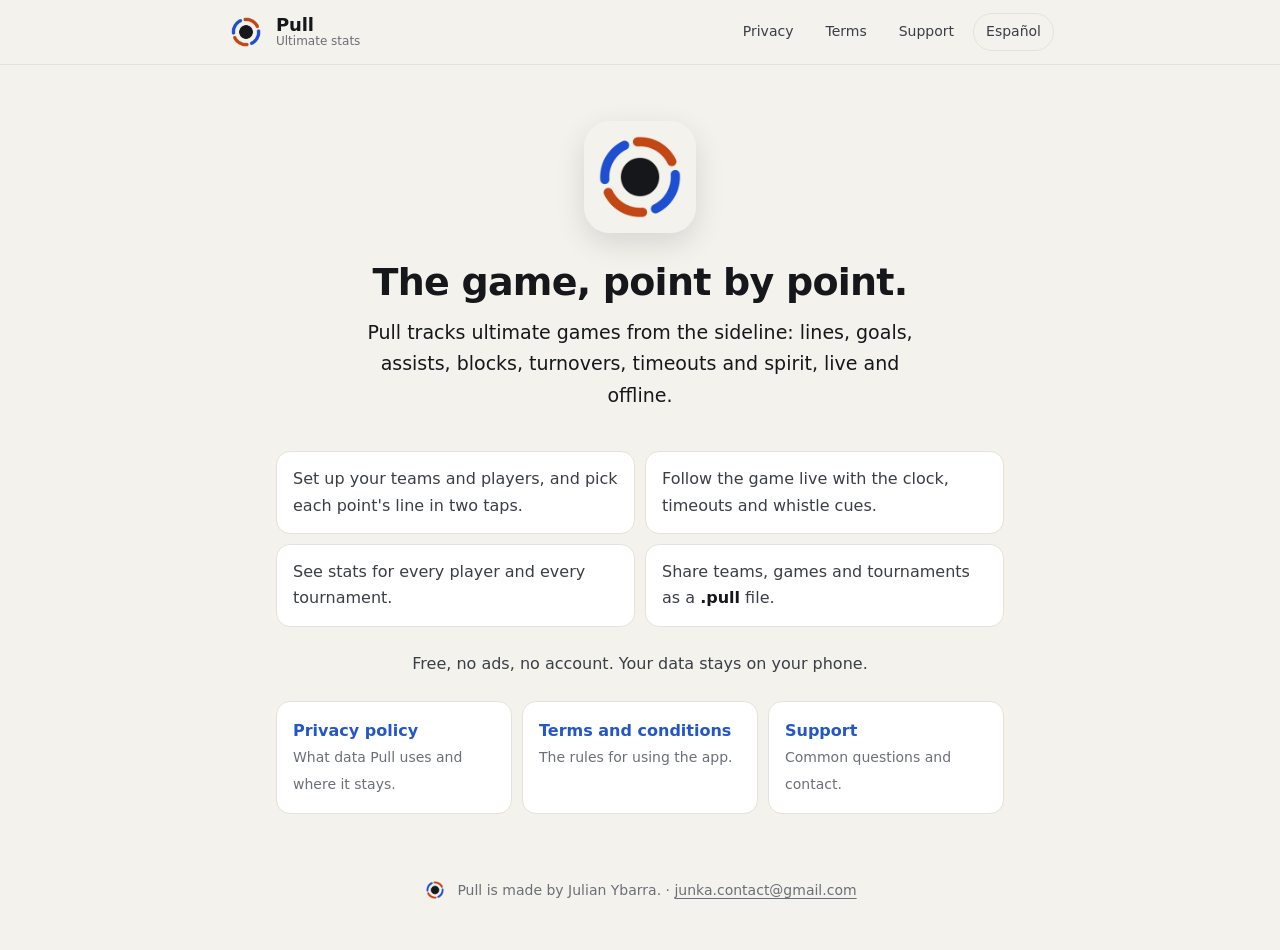
==== pull/en/index.html @ 29eddbca "feat(pull): add privacy policy, terms and support pages Spanish by default with an English version u" ====
<!doctype html>
<html lang="en">
<head>
<meta charset="utf-8">
<meta name="viewport" content="width=device-width, initial-scale=1">
<title>Pull: ultimate stats</title>
<meta name="description" content="Pull tracks ultimate frisbee games, lines and stats from the sideline.">
<link rel="icon" type="image/png" href="../assets/favicon.png">
<link rel="stylesheet" href="../assets/site.css">
</head>
<body>
<header class="top">
  <div class="bar">
    <a class="brand" href="./"><img src="../assets/icon.png" alt="" width="40" height="40"><span><b>Pull</b><small>Ultimate stats</small></span></a>
    <nav><a href="privacy/">Privacy</a><a href="terms/">Terms</a><a href="support/">Support</a><a class="lang" href="../" hreflang="es">Español</a></nav>
  </div>
</header>
<main class="home">
<section class="hero"><img src="../assets/icon.png" alt="Pull" width="112" height="112">
<h1>The game, point by point.</h1>
<p class="lead">Pull tracks ultimate games from the sideline: lines, goals, assists, blocks, turnovers, timeouts and spirit, live and offline.</p>
</section>
<ul class="features">
<li>Set up your teams and players, and pick each point's line in two taps.</li>
<li>Follow the game live with the clock, timeouts and whistle cues.</li>
<li>See stats for every player and every tournament.</li>
<li>Share teams, games and tournaments as a <strong>.pull</strong> file.</li>
</ul>
<p class="note">Free, no ads, no account. Your data stays on your phone.</p>
<div class="cards"><a href="privacy/"><b>Privacy policy</b><span>What data Pull uses and where it stays.</span></a><a href="terms/"><b>Terms and conditions</b><span>The rules for using the app.</span></a><a href="support/"><b>Support</b><span>Common questions and contact.</span></a></div>
</main>
<footer>
  <img src="../assets/icon.png" alt="" width="24" height="24">
  <p>Pull is made by Julian Ybarra. · <a href="mailto:junka.contact@gmail.com">junka.contact@gmail.com</a></p>
</footer>
</body>
</html>
---- pull/assets/site.css ----
:root {
  --ground: #F3F2ED; --sheet: #FFFFFF; --tint: #FBF4EF; --ink: #15171A; --ink-2: #3A3E45; --ink-3: #6B6F76;
  --rule: #E4E2DA; --blue: #2357C9; --orange: #C8471C; --link: #2357C9;
}
@media (prefers-color-scheme: dark) {
  :root {
    --ground: #0F1012; --sheet: #191B1E; --tint: #24201D; --ink: #F3F4F5; --ink-2: #C3C8CE; --ink-3: #8F959D;
    --rule: #2A2D31; --blue: #86A8F2; --orange: #F08A5D; --link: #86A8F2;
  }
}
* { box-sizing: border-box; }
html { background: var(--ground); }
body {
  margin: 0; color: var(--ink);
  font: 16px/1.65 ui-sans-serif, system-ui, -apple-system, "Segoe UI", Roboto, sans-serif;
}
a { color: var(--link); text-underline-offset: 3px; }

/* Top bar */
.top { position: sticky; top: 0; z-index: 1; background: color-mix(in srgb, var(--ground) 88%, transparent); backdrop-filter: blur(10px); border-bottom: 1px solid var(--rule); }
.bar { max-width: 860px; margin: 0 auto; padding: 12px 16px; display: flex; align-items: center; justify-content: space-between; gap: 12px; flex-wrap: wrap; }
.brand { display: flex; align-items: center; gap: 10px; color: var(--ink); text-decoration: none; }
.brand img { border-radius: 10px; }
.brand span { display: flex; flex-direction: column; line-height: 1.15; }
.brand b { font-size: 18px; letter-spacing: -0.01em; }
.brand small { font-size: 12px; color: var(--ink-3); }
nav { display: flex; gap: 6px; flex-wrap: wrap; }
nav a { color: var(--ink-2); text-decoration: none; font-size: 14px; padding: 6px 12px; border-radius: 999px; border: 1px solid transparent; }
nav a:hover { border-color: var(--rule); }
nav a[aria-current="page"] { background: var(--ink); color: var(--ground); }
nav a.lang { border-color: var(--rule); }

/* Content */
main { max-width: 760px; margin: 32px auto 0; padding: 0 16px; }
main.doc { background: var(--sheet); border: 1px solid var(--rule); border-radius: 20px; padding: 40px clamp(20px, 6vw, 56px) 48px; }
h1 { font-size: clamp(28px, 6vw, 38px); line-height: 1.15; letter-spacing: -0.02em; margin: 0; font-weight: 800; }
main.doc h1::after { content: ""; display: block; width: 48px; height: 4px; border-radius: 2px; margin-top: 14px; background: linear-gradient(90deg, var(--blue) 50%, var(--orange) 50%); }
h2 { font-size: 18px; margin: 36px 0 6px; display: flex; align-items: center; gap: 10px; }
h2::before { content: ""; width: 8px; height: 8px; border-radius: 50%; background: var(--orange); flex: none; }
p, li { color: var(--ink-2); }
strong, b { color: var(--ink); }
ul { padding-left: 22px; }
li::marker { color: var(--blue); }
.meta { color: var(--ink-3); font-size: 14px; margin-top: 18px; }
.lead { font-size: 19px; color: var(--ink); }
.box { background: var(--tint); border-left: 4px solid var(--orange); border-radius: 0 12px 12px 0; padding: 16px 18px; margin: 24px 0; }
.box p { margin: 0; color: var(--ink); }

/* Home */
.hero { text-align: center; padding: 24px 0 8px; }
.hero img { border-radius: 26px; box-shadow: 0 10px 30px rgba(0, 0, 0, .12); }
.hero h1 { margin-top: 20px; }
.hero .lead { max-width: 560px; margin: 12px auto 0; }
.features { list-style: none; padding: 0; margin: 32px 0 0; display: grid; gap: 10px; grid-template-columns: repeat(auto-fit, minmax(280px, 1fr)); }
.features li { background: var(--sheet); border: 1px solid var(--rule); border-radius: 14px; padding: 14px 16px; }
.note { text-align: center; margin-top: 24px; }
.cards { display: grid; gap: 10px; grid-template-columns: repeat(auto-fit, minmax(200px, 1fr)); margin-top: 24px; }
.cards a { display: block; text-decoration: none; background: var(--sheet); border: 1px solid var(--rule); border-radius: 14px; padding: 16px; }
.cards a:hover { border-color: var(--blue); }
.cards b { display: block; color: var(--link); }
.cards span { font-size: 14px; color: var(--ink-3); }

/* Footer */
footer { max-width: 760px; margin: 40px auto 0; padding: 24px 16px 48px; display: flex; align-items: center; justify-content: center; gap: 10px; flex-wrap: wrap; text-align: center; }
footer img { border-radius: 6px; }
footer p { margin: 0; font-size: 14px; color: var(--ink-3); }
footer a { color: var(--ink-3); }
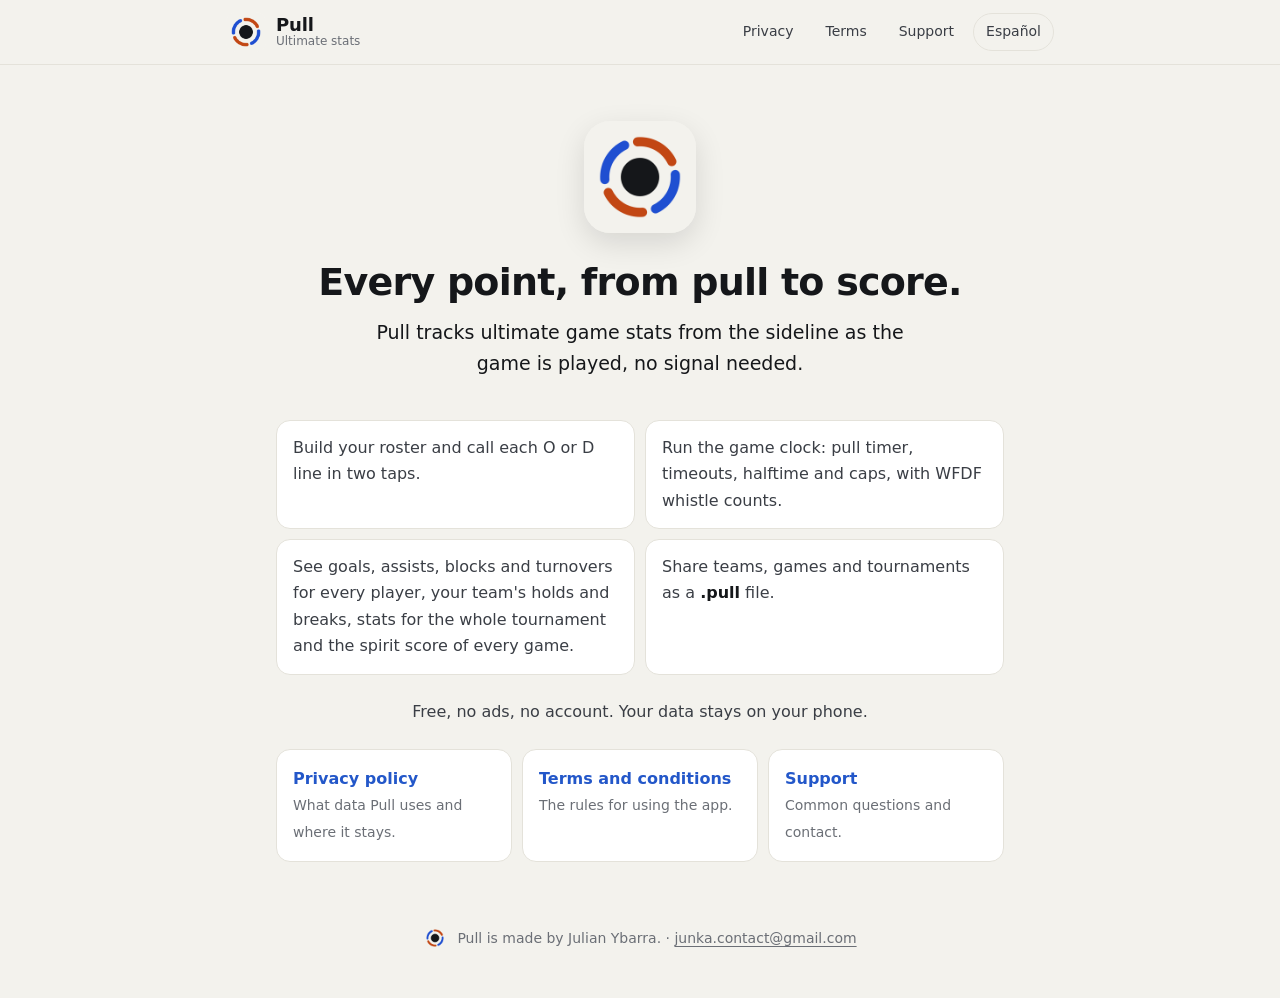
==== commit 0f67e57d: "docs(pull): use ultimate wording on home, terms and support pages" ====
--- a/pull/en/index.html
+++ b/pull/en/index.html
@@ -17,13 +17,13 @@
 </header>
 <main class="home">
 <section class="hero"><img src="../assets/icon.png" alt="Pull" width="112" height="112">
-<h1>The game, point by point.</h1>
-<p class="lead">Pull tracks ultimate games from the sideline: lines, goals, assists, blocks, turnovers, timeouts and spirit, live and offline.</p>
+<h1>Every point, from pull to score.</h1>
+<p class="lead">Pull tracks ultimate game stats from the sideline as the game is played, no signal needed.</p>
 </section>
 <ul class="features">
-<li>Set up your teams and players, and pick each point's line in two taps.</li>
-<li>Follow the game live with the clock, timeouts and whistle cues.</li>
-<li>See stats for every player and every tournament.</li>
+<li>Build your roster and call each O or D line in two taps.</li>
+<li>Run the game clock: pull timer, timeouts, halftime and caps, with WFDF whistle counts.</li>
+<li>See goals, assists, blocks and turnovers for every player, your team's holds and breaks, stats for the whole tournament and the spirit score of every game.</li>
 <li>Share teams, games and tournaments as a <strong>.pull</strong> file.</li>
 </ul>
 <p class="note">Free, no ads, no account. Your data stays on your phone.</p>
